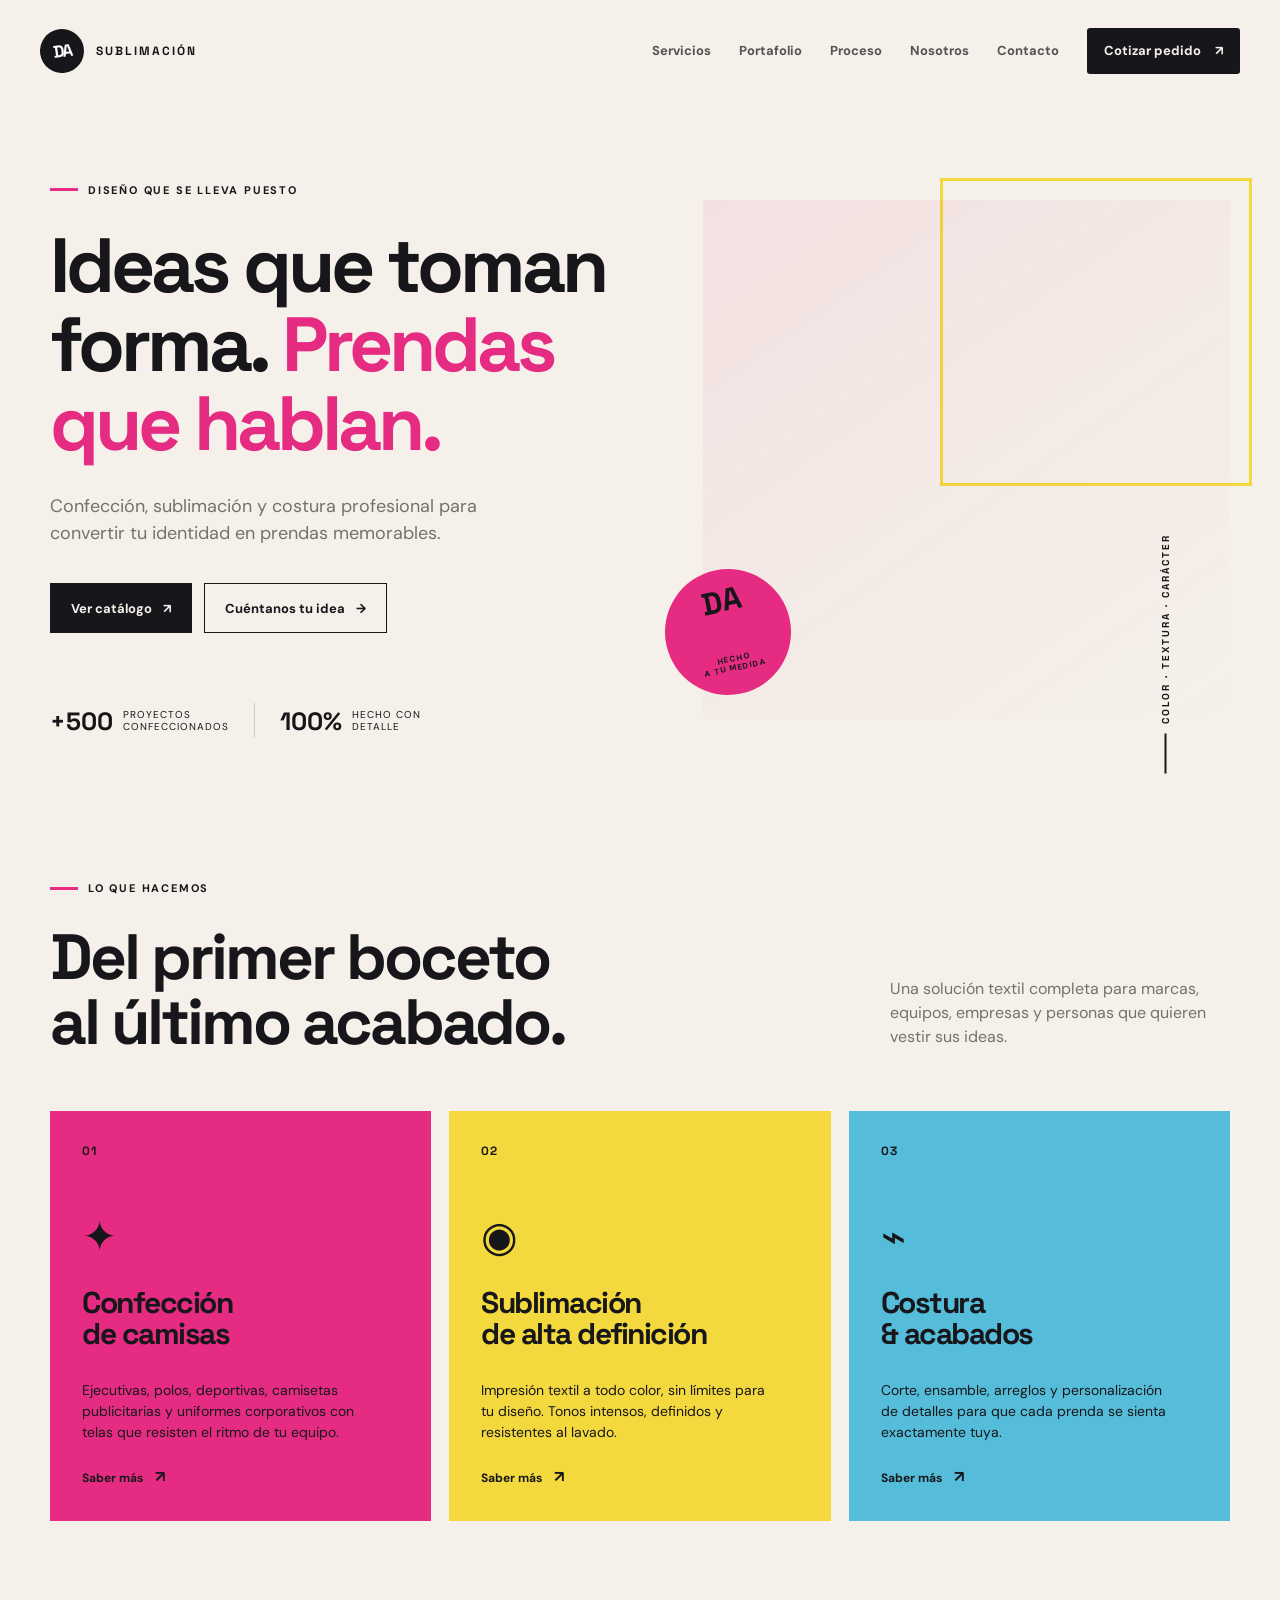
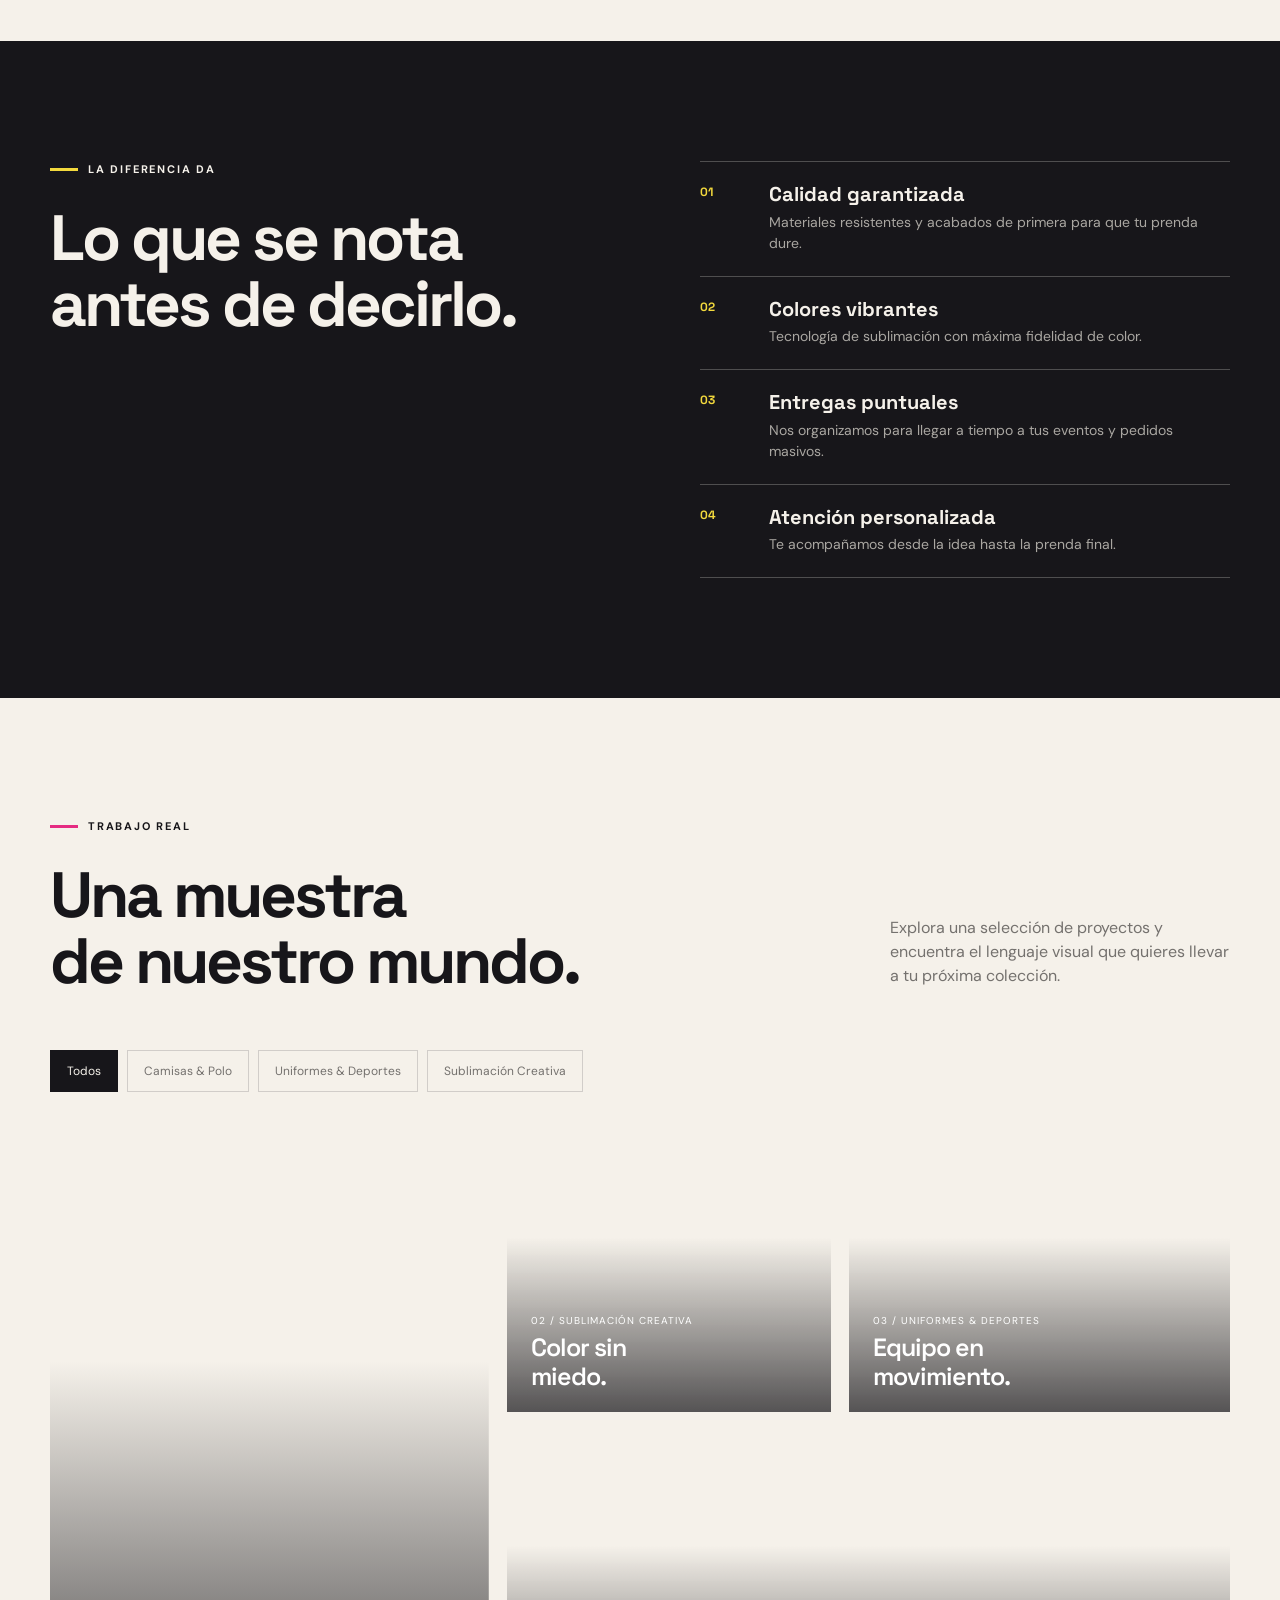
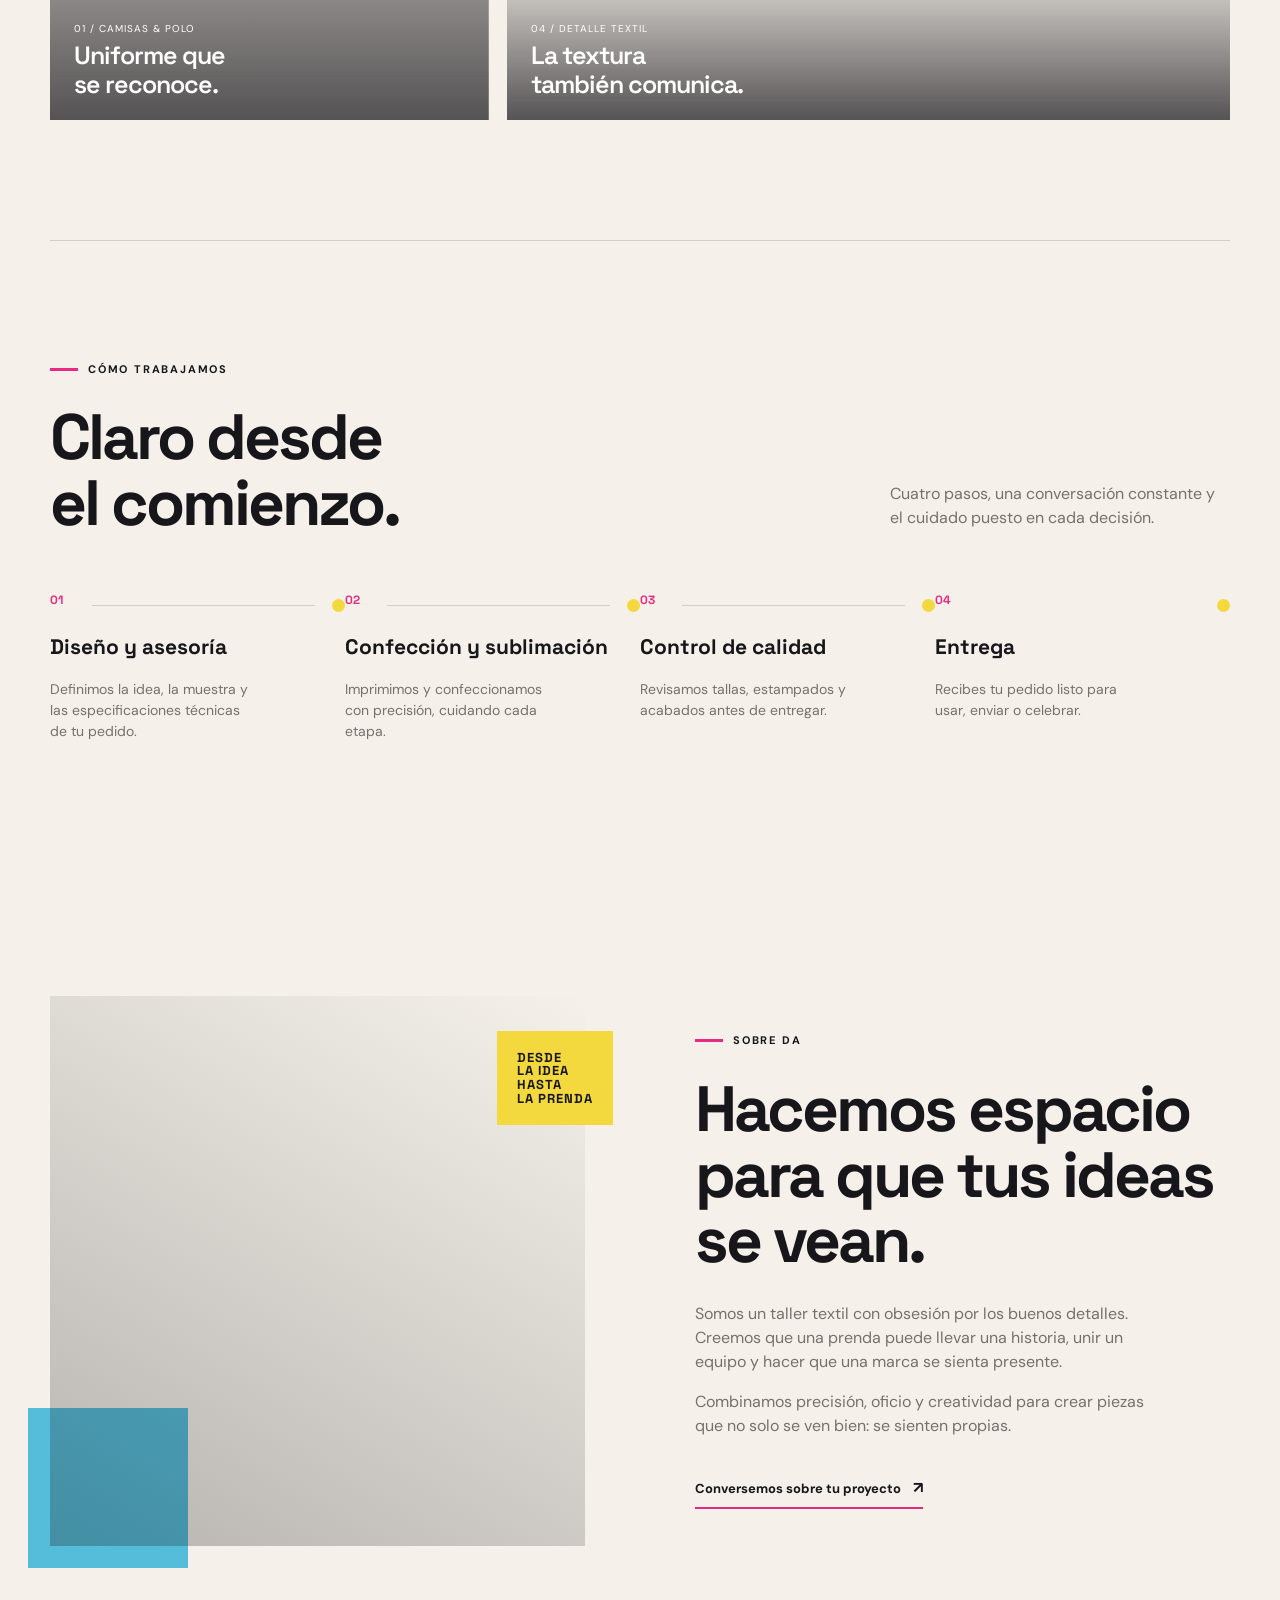
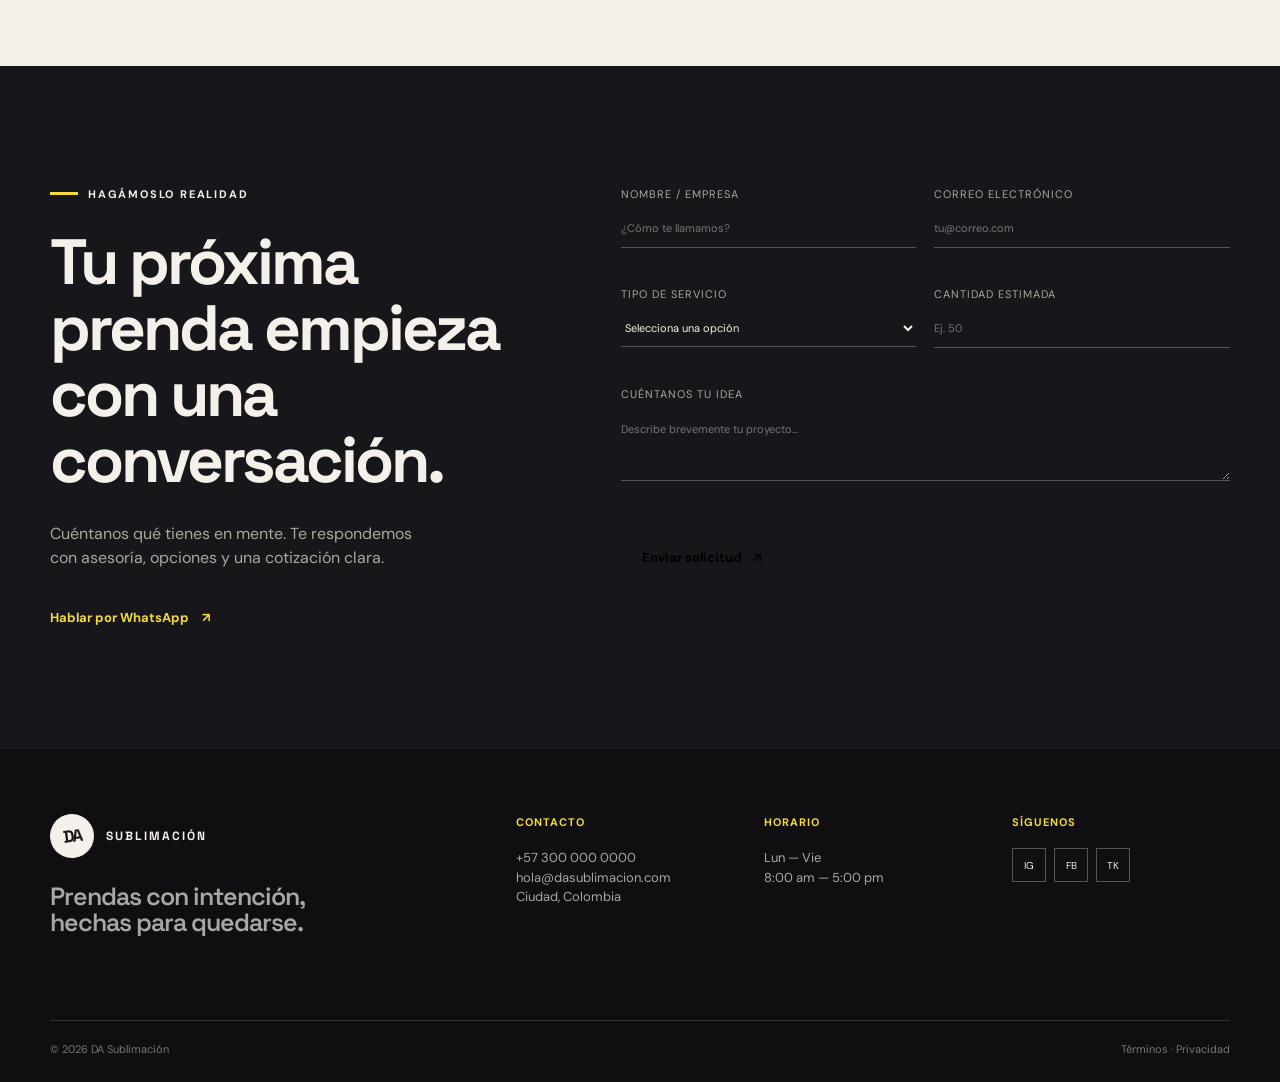
==== index.html @ 8c4693df "init" ====
<!doctype html>
<html lang="es">
<head>
  <meta charset="UTF-8">
  <meta name="viewport" content="width=device-width, initial-scale=1.0">
  <meta name="description" content="DA Sublimación: confección, sublimación y costura profesional para empresas, marcas y eventos.">
  <title>DA Sublimación | Prendas con intención</title>
  <link rel="preconnect" href="https://fonts.googleapis.com">
  <link rel="preconnect" href="https://fonts.gstatic.com" crossorigin>
  <link href="https://fonts.googleapis.com/css2?family=DM+Sans:wght@400;500;700&family=Space+Grotesk:wght@500;600;700&display=swap" rel="stylesheet">
  <link rel="stylesheet" href="css/styles.css">
</head>
<body>
  <header class="site-header" id="inicio">
    <a class="brand" href="#inicio" aria-label="DA Sublimación, inicio">
      <span class="brand-mark">DA</span>
      <span class="brand-name">SUBLIMACIÓN</span>
    </a>
    <button class="menu-toggle" type="button" aria-expanded="false" aria-controls="main-nav" aria-label="Abrir menú">
      <span></span><span></span>
    </button>
    <nav class="main-nav" id="main-nav" aria-label="Navegación principal">
      <a href="#servicios">Servicios</a>
      <a href="#portafolio">Portafolio</a>
      <a href="#proceso">Proceso</a>
      <a href="#nosotros">Nosotros</a>
      <a href="#contacto">Contacto</a>
      <a class="nav-cta" href="#contacto">Cotizar pedido <span aria-hidden="true">↗</span></a>
    </nav>
  </header>

  <main>
    <section class="hero section-shell">
      <div class="hero-copy">
        <p class="eyebrow"><span></span> Diseño que se lleva puesto</p>
        <h1>Ideas que toman forma.<em> Prendas que hablan.</em></h1>
        <p class="hero-lead">Confección, sublimación y costura profesional para convertir tu identidad en prendas memorables.</p>
        <div class="hero-actions">
          <a class="button button-dark" href="#portafolio">Ver catálogo <span aria-hidden="true">↗</span></a>
          <a class="button button-light" href="#contacto">Cuéntanos tu idea <span aria-hidden="true">→</span></a>
        </div>
        <div class="hero-proof"><strong>+500</strong><span>proyectos<br>confeccionados</span><i></i><strong>100%</strong><span>hecho con<br>detalle</span></div>
      </div>
      <div class="hero-visual">
        <div class="hero-image image-frame"></div>
        <div class="hero-note"><span class="note-line"></span><span>Color · textura · carácter</span></div>
        <div class="hero-sticker">DA<br><small>HECHO<br>A TU MEDIDA</small></div>
      </div>
    </section>

    <section class="services section-shell section-padding" id="servicios">
      <div class="section-heading">
        <div><p class="eyebrow"><span></span> Lo que hacemos</p><h2>Del primer boceto<br>al último acabado.</h2></div>
        <p>Una solución textil completa para marcas, equipos, empresas y personas que quieren vestir sus ideas.</p>
      </div>
      <div class="service-grid">
        <article class="service-card service-card-pink"><span class="card-number">01</span><div class="service-icon">✦</div><h3>Confección<br>de camisas</h3><p>Ejecutivas, polos, deportivas, camisetas publicitarias y uniformes corporativos con telas que resisten el ritmo de tu equipo.</p><a href="#contacto" aria-label="Solicitar confección de camisas">Saber más <span>↗</span></a></article>
        <article class="service-card service-card-yellow"><span class="card-number">02</span><div class="service-icon">◉</div><h3>Sublimación<br>de alta definición</h3><p>Impresión textil a todo color, sin límites para tu diseño. Tonos intensos, definidos y resistentes al lavado.</p><a href="#contacto" aria-label="Solicitar sublimación">Saber más <span>↗</span></a></article>
        <article class="service-card service-card-blue"><span class="card-number">03</span><div class="service-icon">⌁</div><h3>Costura<br>& acabados</h3><p>Corte, ensamble, arreglos y personalización de detalles para que cada prenda se sienta exactamente tuya.</p><a href="#contacto" aria-label="Solicitar servicios de costura">Saber más <span>↗</span></a></article>
      </div>
    </section>

    <section class="value-section section-padding">
      <div class="section-shell value-layout"><div><p class="eyebrow eyebrow-light"><span></span> La diferencia DA</p><h2>Lo que se nota<br>antes de decirlo.</h2></div><div class="value-list"><div class="value-item"><span>01</span><div><h3>Calidad garantizada</h3><p>Materiales resistentes y acabados de primera para que tu prenda dure.</p></div></div><div class="value-item"><span>02</span><div><h3>Colores vibrantes</h3><p>Tecnología de sublimación con máxima fidelidad de color.</p></div></div><div class="value-item"><span>03</span><div><h3>Entregas puntuales</h3><p>Nos organizamos para llegar a tiempo a tus eventos y pedidos masivos.</p></div></div><div class="value-item"><span>04</span><div><h3>Atención personalizada</h3><p>Te acompañamos desde la idea hasta la prenda final.</p></div></div></div></div>
    </section>

    <section class="portfolio section-shell section-padding" id="portafolio">
      <div class="section-heading"><div><p class="eyebrow"><span></span> Trabajo real</p><h2>Una muestra<br>de nuestro mundo.</h2></div><p>Explora una selección de proyectos y encuentra el lenguaje visual que quieres llevar a tu próxima colección.</p></div>
      <div class="filter-bar" role="group" aria-label="Filtrar portafolio"><button class="filter-button active" data-filter="all">Todos</button><button class="filter-button" data-filter="shirts">Camisas & Polo</button><button class="filter-button" data-filter="sports">Uniformes & Deportes</button><button class="filter-button" data-filter="creative">Sublimación Creativa</button></div>
      <div class="portfolio-grid"><article class="portfolio-item tall" data-category="shirts"><div class="portfolio-image portfolio-one"></div><div class="portfolio-caption"><span>01 / Camisas & polo</span><strong>Uniforme que<br>se reconoce.</strong></div></article><article class="portfolio-item" data-category="creative"><div class="portfolio-image portfolio-two"></div><div class="portfolio-caption"><span>02 / Sublimación creativa</span><strong>Color sin<br>miedo.</strong></div></article><article class="portfolio-item" data-category="sports"><div class="portfolio-image portfolio-three"></div><div class="portfolio-caption"><span>03 / Uniformes & deportes</span><strong>Equipo en<br>movimiento.</strong></div></article><article class="portfolio-item wide" data-category="creative"><div class="portfolio-image portfolio-four"></div><div class="portfolio-caption"><span>04 / Detalle textil</span><strong>La textura<br>también comunica.</strong></div></article></div>
    </section>

    <section class="process section-shell section-padding" id="proceso"><div class="section-heading"><div><p class="eyebrow"><span></span> Cómo trabajamos</p><h2>Claro desde<br>el comienzo.</h2></div><p>Cuatro pasos, una conversación constante y el cuidado puesto en cada decisión.</p></div><div class="process-grid"><div class="process-step"><span>01</span><div class="process-dot"></div><h3>Diseño y asesoría</h3><p>Definimos la idea, la muestra y las especificaciones técnicas de tu pedido.</p></div><div class="process-step"><span>02</span><div class="process-dot"></div><h3>Confección y sublimación</h3><p>Imprimimos y confeccionamos con precisión, cuidando cada etapa.</p></div><div class="process-step"><span>03</span><div class="process-dot"></div><h3>Control de calidad</h3><p>Revisamos tallas, estampados y acabados antes de entregar.</p></div><div class="process-step"><span>04</span><div class="process-dot"></div><h3>Entrega</h3><p>Recibes tu pedido listo para usar, enviar o celebrar.</p></div></div></section>

    <section class="about section-shell section-padding" id="nosotros"><div class="about-visual image-frame"><div class="about-label">DESDE<br>LA IDEA<br>HASTA<br>LA PRENDA</div></div><div class="about-copy"><p class="eyebrow"><span></span> Sobre DA</p><h2>Hacemos espacio para que tus ideas se vean.</h2><p>Somos un taller textil con obsesión por los buenos detalles. Creemos que una prenda puede llevar una historia, unir un equipo y hacer que una marca se sienta presente.</p><p>Combinamos precisión, oficio y creatividad para crear piezas que no solo se ven bien: se sienten propias.</p><a class="text-link" href="#contacto">Conversemos sobre tu proyecto <span>↗</span></a></div></section>

    <section class="contact section-padding" id="contacto"><div class="section-shell contact-layout"><div class="contact-intro"><p class="eyebrow eyebrow-light"><span></span> Hagámoslo realidad</p><h2>Tu próxima prenda empieza con una conversación.</h2><p>Cuéntanos qué tienes en mente. Te respondemos con asesoría, opciones y una cotización clara.</p><a class="whatsapp-link" href="https://wa.me/573000000000?text=Hola%2C%20quiero%20solicitar%20una%20cotizaci%C3%B3n%20con%20DA%20Sublimaci%C3%B3n" target="_blank" rel="noreferrer">Hablar por WhatsApp <span>↗</span></a></div><form class="quote-form"><label>Nombre / empresa<input type="text" name="name" placeholder="¿Cómo te llamamos?" required></label><label>Correo electrónico<input type="email" name="email" placeholder="tu@correo.com" required></label><label>Tipo de servicio<select name="service" required><option value="">Selecciona una opción</option><option>Confección de camisas</option><option>Sublimación</option><option>Costura y acabados</option></select></label><label>Cantidad estimada<input type="number" name="quantity" min="1" placeholder="Ej. 50"></label><label class="full-field">Cuéntanos tu idea<textarea name="message" rows="3" placeholder="Describe brevemente tu proyecto..."></textarea></label><button class="button button-light form-button" type="submit">Enviar solicitud <span>↗</span></button><p class="form-status" role="status"></p></form></div></section>
  </main>

  <footer class="site-footer"><div class="section-shell footer-grid"><div><a class="brand brand-footer" href="#inicio"><span class="brand-mark">DA</span><span class="brand-name">SUBLIMACIÓN</span></a><p class="footer-note">Prendas con intención,<br>hechas para quedarse.</p></div><div><p class="footer-label">Contacto</p><p>+57 300 000 0000<br>hola@dasublimacion.com<br>Ciudad, Colombia</p></div><div><p class="footer-label">Horario</p><p>Lun — Vie<br>8:00 am — 5:00 pm</p></div><div><p class="footer-label">Síguenos</p><div class="socials"><a href="#" aria-label="Instagram">IG</a><a href="#" aria-label="Facebook">FB</a><a href="#" aria-label="TikTok">TK</a></div></div></div><div class="section-shell footer-bottom"><span>© 2026 DA Sublimación</span><span><a href="#">Términos</a> · <a href="#">Privacidad</a></span></div></footer>
  <script src="js/script.js"></script>
</body>
</html>
---- css/styles.css ----
:root{--ink:#17161a;--paper:#f5f1ea;--pink:#e52c82;--yellow:#f3d93d;--blue:#55bdd9;--muted:#74716e;--line:rgba(23,22,26,.16);--display:'Space Grotesk',sans-serif;--body:'DM Sans',sans-serif}*{box-sizing:border-box}html{scroll-behavior:smooth}body{margin:0;background:var(--paper);color:var(--ink);font-family:var(--body);font-size:16px;line-height:1.5}a{color:inherit;text-decoration:none}button,input,select,textarea{font:inherit}button{cursor:pointer}.section-shell{width:min(1180px,calc(100% - 80px));margin:0 auto}.section-padding{padding:120px 0}.site-header{position:absolute;z-index:5;top:0;left:0;right:0;width:min(1320px,calc(100% - 80px));margin:auto;padding:28px 0;display:flex;align-items:center;justify-content:space-between}.brand{display:flex;align-items:center;gap:12px}.brand-mark{display:grid;place-items:center;width:44px;height:44px;background:var(--ink);color:white;border-radius:50%;font:700 17px var(--display);letter-spacing:-2px;transform:rotate(-8deg)}.brand-name{font:700 12px var(--display);letter-spacing:2px}.main-nav{display:flex;align-items:center;gap:28px;font-size:13px;font-weight:700}.main-nav a:not(.nav-cta){opacity:.72}.main-nav a:hover{opacity:1}.nav-cta{background:var(--ink);color:var(--paper);padding:13px 17px;border-radius:3px}.nav-cta span,.button span{margin-left:11px}.menu-toggle{display:none;background:none;border:0}.hero{min-height:760px;padding-top:160px;display:grid;grid-template-columns:1fr .92fr;gap:80px;align-items:center}.eyebrow{display:flex;align-items:center;gap:10px;margin:0 0 28px;font-size:11px;font-weight:700;letter-spacing:1.8px;text-transform:uppercase}.eyebrow>span{display:inline-block;width:28px;height:3px;background:var(--pink)}h1,h2,h3,p{margin-top:0}h1,h2,h3{font-family:var(--display);line-height:1.03}h1{max-width:670px;margin-bottom:30px;font-size:clamp(53px,6vw,87px);letter-spacing:-4px}h1 em{color:var(--pink);font-style:normal}.hero-lead{max-width:450px;color:var(--muted);font-size:18px}.hero-actions{display:flex;gap:12px;margin-top:36px}.button{display:inline-flex;align-items:center;justify-content:center;min-height:50px;padding:0 20px;border:1px solid var(--ink);font-size:13px;font-weight:700;transition:.2s ease}.button:hover{transform:translateY(-3px)}.button-dark{background:var(--ink);color:var(--paper)}.button-light{background:transparent}.hero-proof{display:flex;align-items:center;gap:10px;margin-top:70px}.hero-proof strong{font:700 25px var(--display)}.hero-proof span{font-size:10px;line-height:1.2;text-transform:uppercase;letter-spacing:1px}.hero-proof i{width:1px;height:35px;background:var(--line);margin:0 15px}.hero-visual{position:relative;height:520px}.image-frame{background-position:center;background-size:cover}.hero-image{height:100%;background-image:linear-gradient(145deg,rgba(229,44,130,.08),transparent),url('https://images.unsplash.com/photo-1521572163474-6864f9cf17ab?auto=format&fit=crop&w=1000&q=85');filter:saturate(.9)}.hero-visual:before{content:'';position:absolute;z-index:-1;top:-22px;right:-22px;width:58%;height:58%;border:3px solid var(--yellow)}.hero-note{position:absolute;right:-55px;bottom:60px;display:flex;align-items:center;gap:10px;transform:rotate(-90deg);font:700 10px var(--display);text-transform:uppercase;letter-spacing:2px}.note-line{width:40px;height:2px;background:var(--ink)}.hero-sticker{position:absolute;left:-38px;bottom:25px;display:grid;place-items:center;width:126px;height:126px;background:var(--pink);color:var(--ink);border-radius:50%;text-align:center;font:700 31px/0.7 var(--display);transform:rotate(-12deg)}.hero-sticker small{font:700 8px/1.15 var(--body);letter-spacing:1px}.section-heading{display:flex;justify-content:space-between;align-items:end;gap:50px;margin-bottom:55px}.section-heading>p{max-width:340px;margin-bottom:7px;color:var(--muted)}h2{font-size:clamp(41px,5vw,64px);letter-spacing:-3px;margin-bottom:0}.service-grid{display:grid;grid-template-columns:repeat(3,1fr);gap:18px}.service-card{position:relative;min-height:385px;padding:32px;display:flex;flex-direction:column}.service-card-pink{background:var(--pink)}.service-card-yellow{background:var(--yellow)}.service-card-blue{background:var(--blue)}.card-number{font:700 12px var(--display);letter-spacing:1px}.service-icon{margin:46px 0 20px;font-size:42px}.service-card h3{font-size:30px;letter-spacing:-1.5px}.service-card p{max-width:300px;margin-bottom:22px;font-size:14px}.service-card a{margin-top:auto;font-size:12px;font-weight:700}.service-card a span,.text-link span{margin-left:9px;font-size:16px}.value-section,.contact{background:var(--ink);color:var(--paper)}.value-layout{display:grid;grid-template-columns:1fr 1fr;gap:120px}.eyebrow-light{color:var(--paper)}.eyebrow-light>span{background:var(--yellow)}.value-list{border-top:1px solid rgba(245,241,234,.25)}.value-item{display:grid;grid-template-columns:52px 1fr;gap:17px;padding:22px 0;border-bottom:1px solid rgba(245,241,234,.25)}.value-item>span{color:var(--yellow);font:700 12px var(--display)}.value-item h3{margin-bottom:7px;font-size:20px}.value-item p{margin:0;color:#aaa7a2;font-size:14px}.filter-bar{display:flex;gap:9px;flex-wrap:wrap;margin-bottom:30px}.filter-button{padding:11px 16px;border:1px solid var(--line);background:none;color:var(--muted);font-size:12px}.filter-button.active,.filter-button:hover{background:var(--ink);color:var(--paper);border-color:var(--ink)}.portfolio-grid{display:grid;grid-template-columns:1.15fr .85fr 1fr;grid-auto-rows:290px;gap:18px}.portfolio-item{position:relative;overflow:hidden;min-height:0}.portfolio-item.tall{grid-row:span 2}.portfolio-item.wide{grid-column:span 2}.portfolio-image{height:100%;background-position:center;background-size:cover;transition:transform .5s}.portfolio-item:hover .portfolio-image{transform:scale(1.04)}.portfolio-one{background-image:linear-gradient(0deg,rgba(23,22,26,.72),transparent 60%),url('https://images.unsplash.com/photo-1551488831-00ddcb6c6bd3?auto=format&fit=crop&w=900&q=85')}.portfolio-two{background-image:linear-gradient(0deg,rgba(23,22,26,.72),transparent 60%),url('https://images.unsplash.com/photo-1523398002811-999ca8dec234?auto=format&fit=crop&w=900&q=85')}.portfolio-three{background-image:linear-gradient(0deg,rgba(23,22,26,.72),transparent 60%),url('https://images.unsplash.com/photo-1517466787929-bc90951d0974?auto=format&fit=crop&w=900&q=85')}.portfolio-four{background-image:linear-gradient(0deg,rgba(23,22,26,.72),transparent 60%),url('https://images.unsplash.com/photo-1539109136881-3be0616acf4b?auto=format&fit=crop&w=1100&q=85')}.portfolio-caption{position:absolute;right:24px;bottom:20px;left:24px;color:white}.portfolio-caption span{display:block;margin-bottom:6px;font-size:10px;letter-spacing:1px;text-transform:uppercase}.portfolio-caption strong{font:600 25px/1.05 var(--display);letter-spacing:-1px}.process{border-top:1px solid var(--line)}.process-grid{display:grid;grid-template-columns:repeat(4,1fr);gap:0}.process-step{position:relative;padding:0 24px 0 0}.process-step:not(:last-child):after{content:'';position:absolute;top:13px;right:30px;width:calc(100% - 72px);height:1px;background:var(--line)}.process-step>span{display:block;margin-bottom:28px;color:var(--pink);font:700 12px var(--display)}.process-dot{position:absolute;top:7px;right:0;width:13px;height:13px;background:var(--yellow);border-radius:50%}.process-step h3{font-size:21px}.process-step p{max-width:210px;color:var(--muted);font-size:14px}.about{display:grid;grid-template-columns:1fr 1fr;gap:110px;align-items:center}.about-visual{height:550px;position:relative;background-image:linear-gradient(30deg,rgba(23,22,26,.28),transparent),url('https://images.unsplash.com/photo-1558618666-fcd25c85cd64?auto=format&fit=crop&w=900&q=85')}.about-visual:after{content:'';position:absolute;left:-22px;bottom:-22px;width:160px;height:160px;background:var(--blue);z-index:-1}.about-label{position:absolute;right:-28px;top:35px;padding:20px;background:var(--yellow);font:700 13px/1.05 var(--display);letter-spacing:1px}.about-copy h2{margin-bottom:28px}.about-copy>p:not(.eyebrow){color:var(--muted);max-width:460px}.text-link{display:inline-block;margin-top:22px;border-bottom:2px solid var(--pink);padding-bottom:7px;font-size:13px;font-weight:700}.contact-layout{display:grid;grid-template-columns:.85fr 1.15fr;gap:120px}.contact-intro h2{margin-bottom:28px}.contact-intro>p:not(.eyebrow){max-width:390px;color:#aaa7a2}.whatsapp-link{display:inline-block;margin-top:22px;color:var(--yellow);font-size:13px;font-weight:700}.whatsapp-link span{margin-left:10px}.quote-form{display:grid;grid-template-columns:1fr 1fr;gap:22px 18px}.quote-form label{display:flex;flex-direction:column;gap:8px;color:#aaa7a2;font-size:11px;letter-spacing:1px;text-transform:uppercase}.quote-form input,.quote-form select,.quote-form textarea{width:100%;border:0;border-bottom:1px solid #555;background:transparent;color:var(--paper);padding:10px 0;outline:none;border-radius:0}.quote-form input:focus,.quote-form select:focus,.quote-form textarea:focus{border-color:var(--yellow)}.quote-form select option{color:var(--ink)}.quote-form textarea{resize:vertical}.full-field,.form-button,.form-status{grid-column:1/-1}.form-button{justify-self:start;margin-top:5px}.form-status{margin:0;color:var(--yellow);font-size:13px}.site-footer{padding:65px 0 24px;background:#0f0f11;color:var(--paper)}.footer-grid{display:grid;grid-template-columns:2fr 1fr 1fr 1fr;gap:30px;padding-bottom:60px}.brand-footer .brand-mark{background:var(--paper);color:var(--ink)}.footer-note{margin-top:25px;color:#aaa7a2;font:600 25px/1.05 var(--display);letter-spacing:-1px}.footer-label{margin-bottom:18px;color:var(--yellow);font-size:11px;font-weight:700;letter-spacing:1px;text-transform:uppercase}.footer-grid p:not(.footer-label):not(.footer-note){color:#aaa7a2;font-size:13px}.socials{display:flex;gap:8px}.socials a{display:grid;place-items:center;width:34px;height:34px;border:1px solid #555;font-size:10px}.footer-bottom{display:flex;justify-content:space-between;padding-top:20px;border-top:1px solid #333;color:#777;font-size:11px}.footer-bottom a:hover{color:var(--paper)}@media(max-width:850px){.section-shell{width:min(100% - 40px,600px)}.site-header{width:calc(100% - 40px)}.menu-toggle{display:flex;flex-direction:column;gap:5px;padding:10px}.menu-toggle span{display:block;width:25px;height:2px;background:var(--ink)}.main-nav{display:none;position:absolute;top:80px;right:0;left:0;padding:24px;background:var(--paper);box-shadow:0 15px 25px rgba(0,0,0,.1);flex-direction:column;align-items:stretch;gap:18px}.main-nav.open{display:flex}.nav-cta{text-align:center}.hero{min-height:auto;padding-top:140px;padding-bottom:85px;grid-template-columns:1fr;gap:70px}.hero-visual{height:440px}.hero-note{right:-48px}.section-padding{padding:80px 0}.section-heading{display:block;margin-bottom:35px}.section-heading>p{margin-top:20px}.service-grid,.value-layout,.about,.contact-layout{grid-template-columns:1fr;gap:45px}.service-card{min-height:330px}.value-layout{gap:50px}.portfolio-grid{grid-template-columns:1fr 1fr;grid-auto-rows:250px}.portfolio-item.tall{grid-row:span 1}.portfolio-item.wide{grid-column:span 2}.process-grid{grid-template-columns:1fr 1fr;gap:35px 20px}.process-step:not(:last-child):after{display:none}.process-dot{display:none}.about-visual{height:430px}.contact-layout{gap:50px}.footer-grid{grid-template-columns:1fr 1fr;gap:40px}.footer-grid>div:first-child{grid-column:1/-1}.hero-proof{margin-top:50px}}@media(max-width:500px){h1{font-size:51px;letter-spacing:-3px}.hero-visual{height:360px}.hero-sticker{left:-15px;width:100px;height:100px;font-size:25px}.hero-note{right:-60px;font-size:8px}.hero-actions{flex-direction:column;align-items:stretch}.hero-proof{gap:7px}.hero-proof i{margin:0 8px}.portfolio-grid{display:block}.portfolio-item{height:270px;margin-bottom:16px}.portfolio-item.tall{height:360px}.process-grid{display:block}.process-step{padding:0 0 30px 0}.about-label{right:-10px}.quote-form{display:block}.quote-form label{margin-bottom:22px}.form-button{width:100%}.footer-grid{grid-template-columns:1fr}.footer-grid>div:first-child{grid-column:auto}.footer-bottom{display:block}.footer-bottom span{display:block;margin-top:8px}}
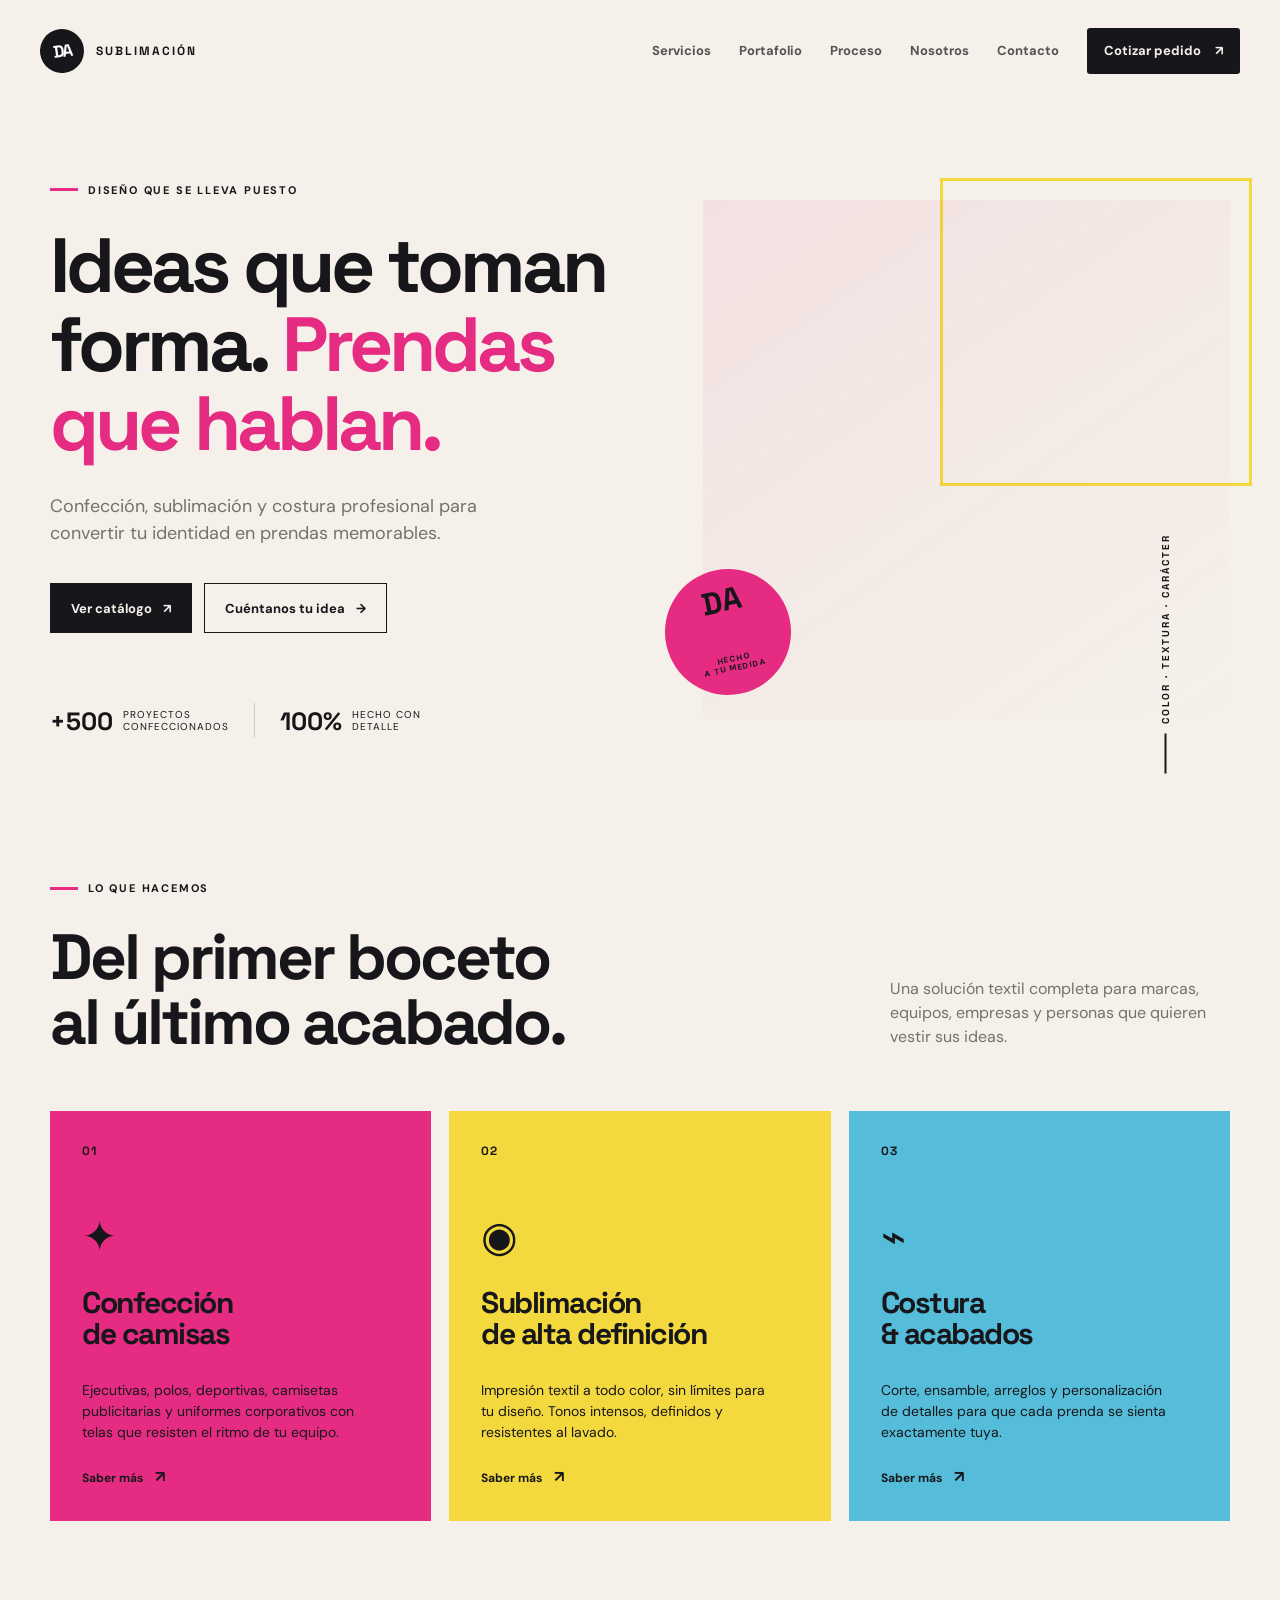
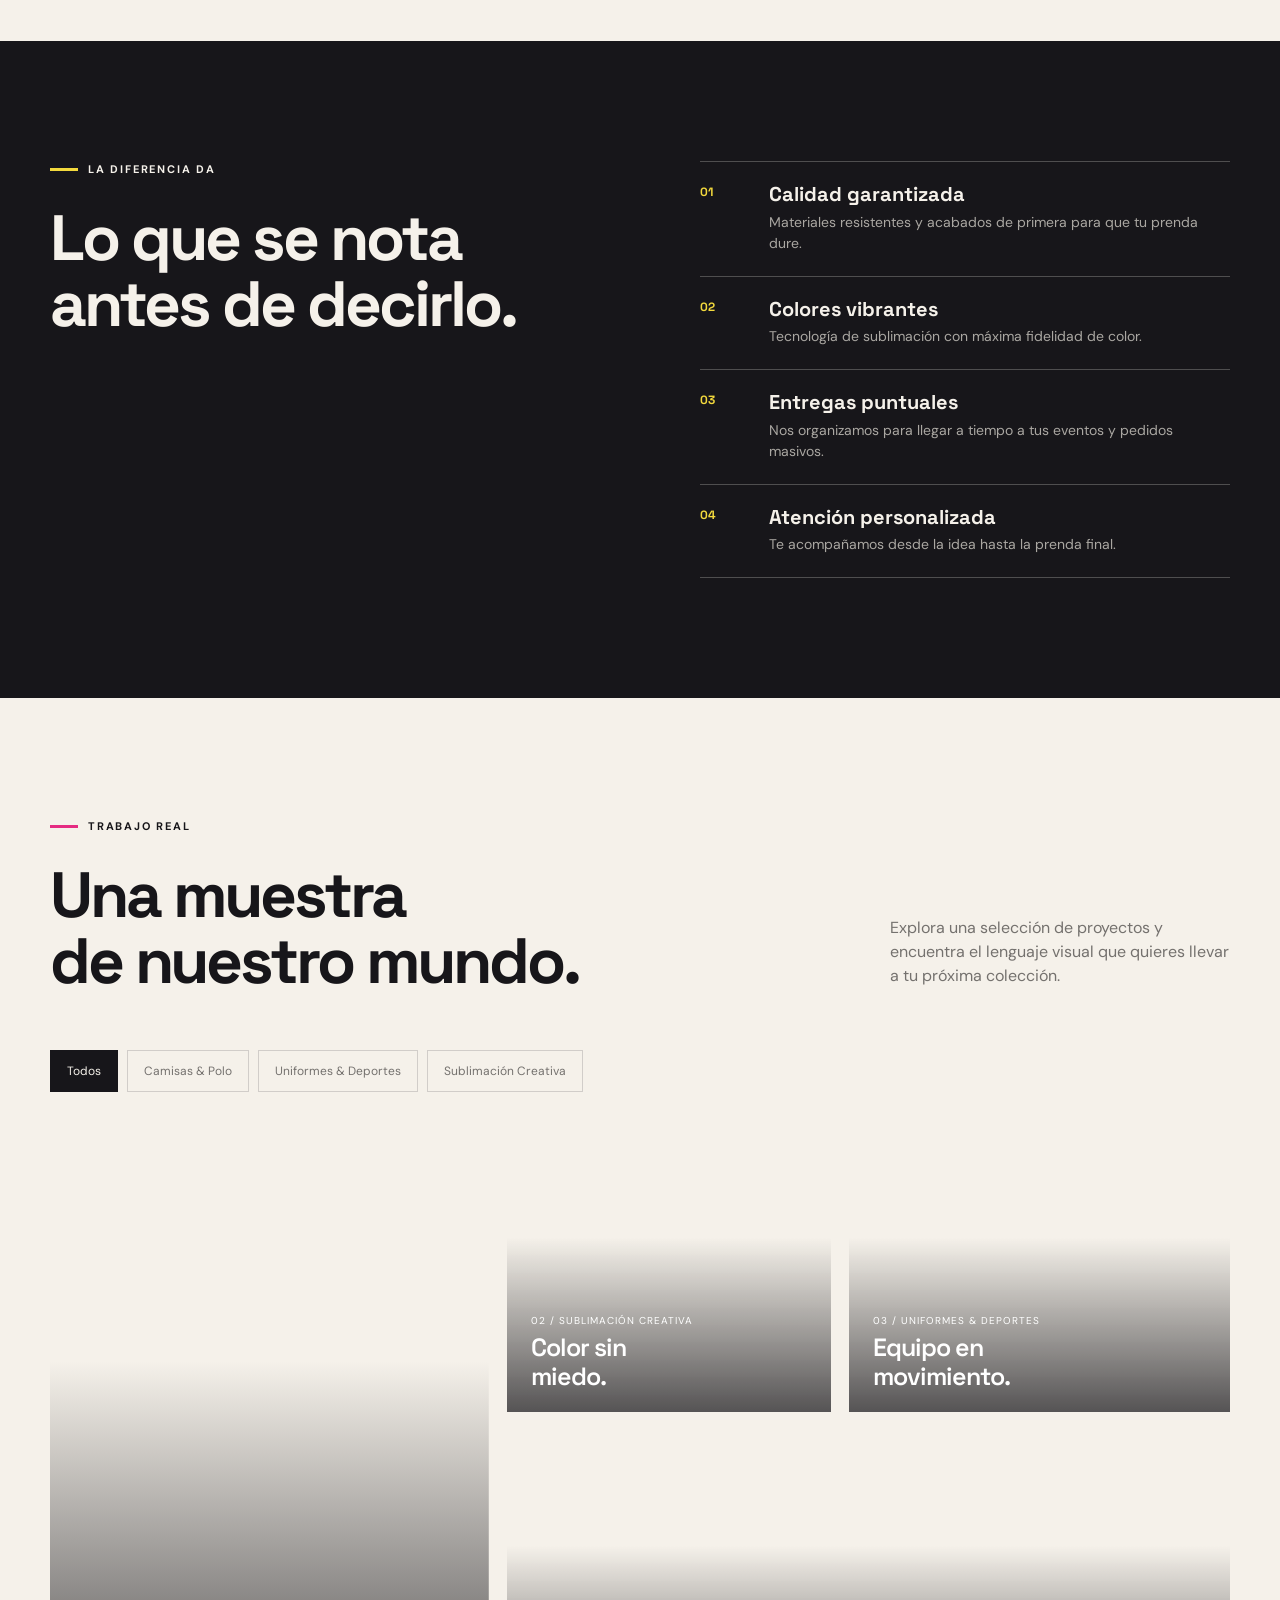
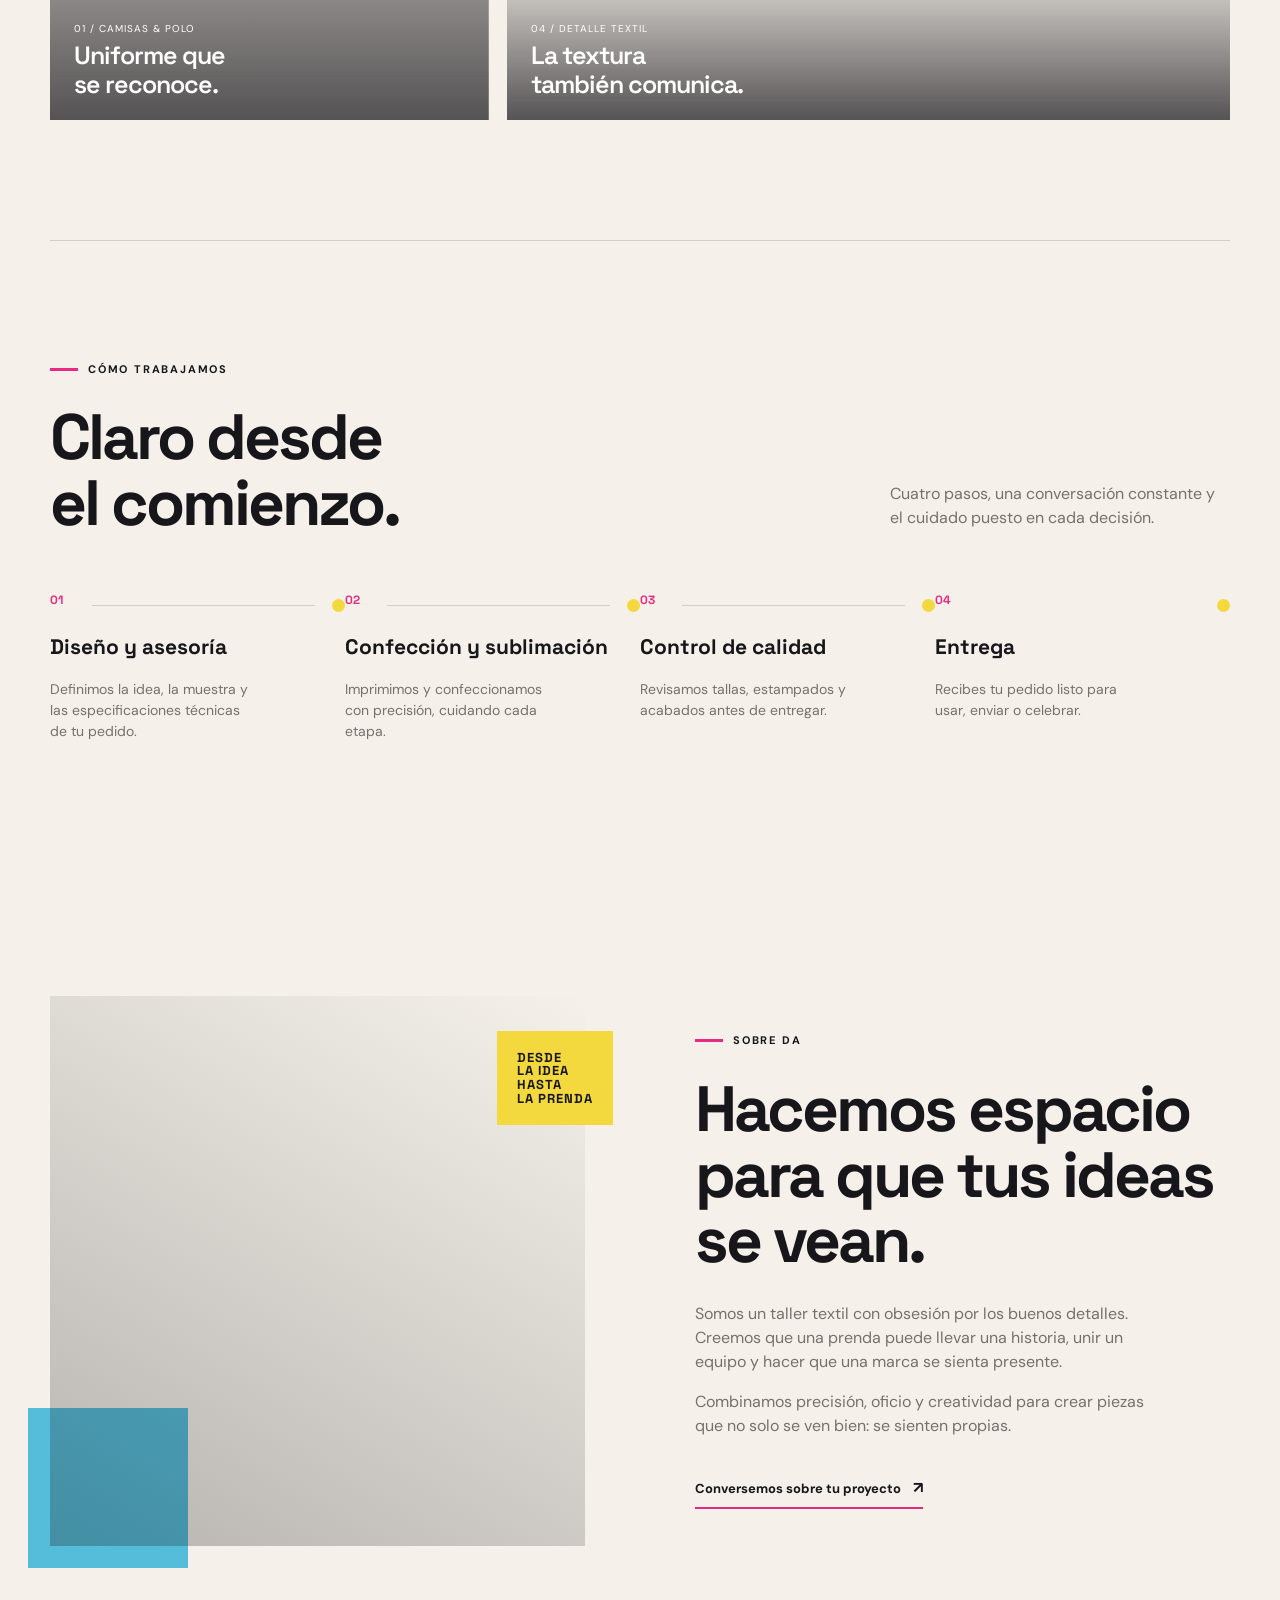
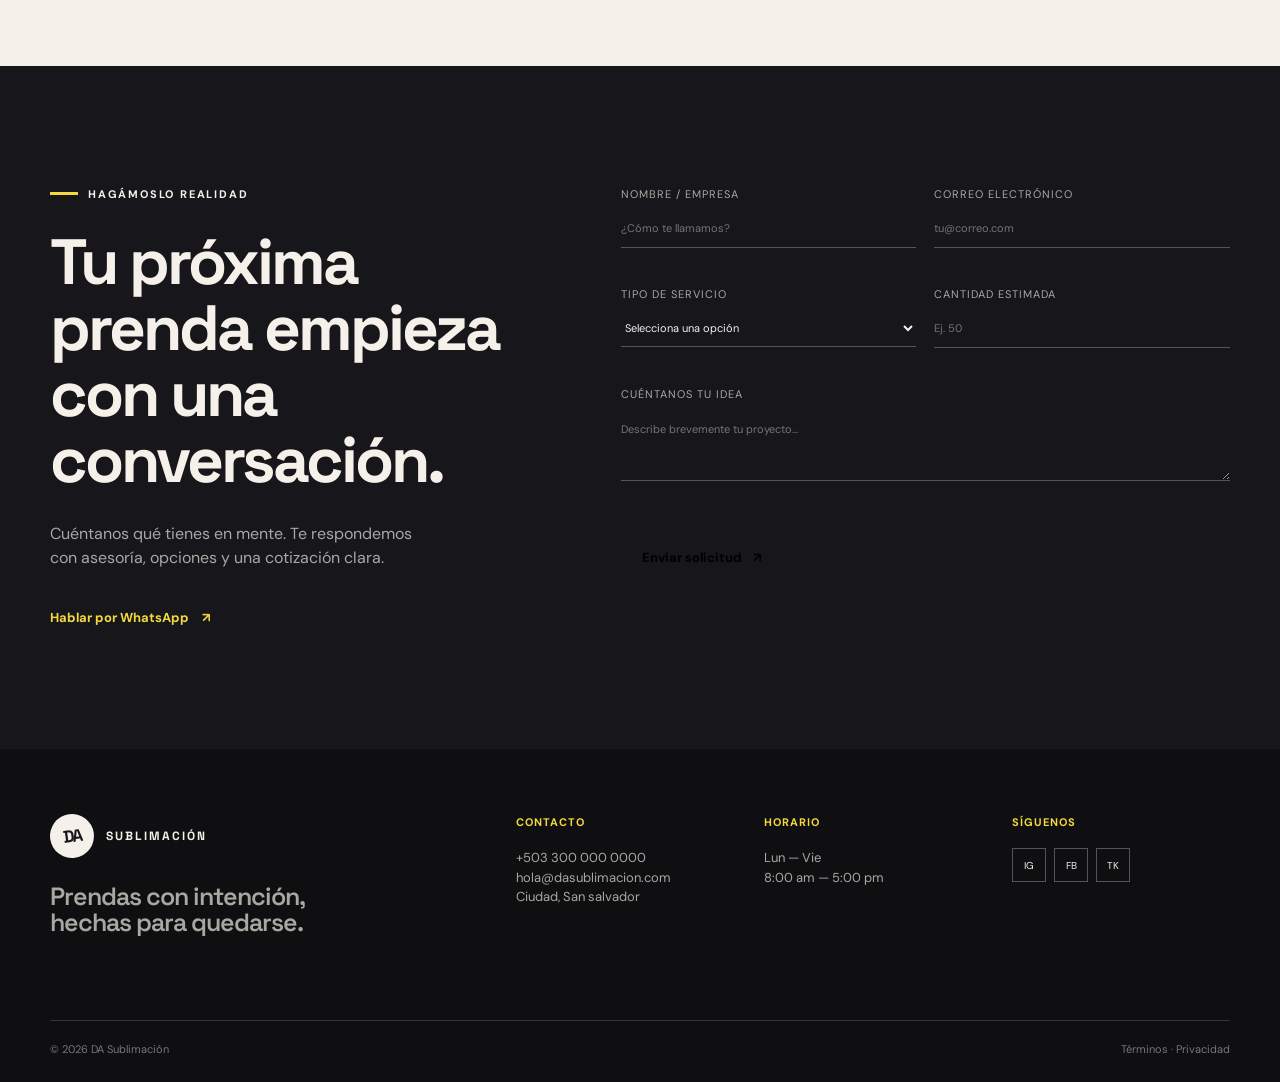
==== commit 961314fe: "refactor: enhance HTML structure and formatting for improved readability" ====
--- a/index.html
+++ b/index.html
@@ -1,83 +1,268 @@
 <!doctype html>
 <html lang="es">
+
 <head>
-  <meta charset="UTF-8">
-  <meta name="viewport" content="width=device-width, initial-scale=1.0">
-  <meta name="description" content="DA Sublimación: confección, sublimación y costura profesional para empresas, marcas y eventos.">
-  <title>DA Sublimación | Prendas con intención</title>
-  <link rel="preconnect" href="https://fonts.googleapis.com">
-  <link rel="preconnect" href="https://fonts.gstatic.com" crossorigin>
-  <link href="https://fonts.googleapis.com/css2?family=DM+Sans:wght@400;500;700&family=Space+Grotesk:wght@500;600;700&display=swap" rel="stylesheet">
-  <link rel="stylesheet" href="css/styles.css">
+    <meta charset="UTF-8">
+    <meta name="viewport" content="width=device-width, initial-scale=1.0">
+    <meta name="description"
+        content="DA Sublimación: confección, sublimación y costura profesional para empresas, marcas y eventos.">
+    <title>DA Sublimación | Prendas con intención</title>
+    <link rel="preconnect" href="https://fonts.googleapis.com">
+    <link rel="preconnect" href="https://fonts.gstatic.com" crossorigin>
+    <link
+        href="https://fonts.googleapis.com/css2?family=DM+Sans:wght@400;500;700&family=Space+Grotesk:wght@500;600;700&display=swap"
+        rel="stylesheet">
+    <link rel="stylesheet" href="css/styles.css">
 </head>
+
 <body>
-  <header class="site-header" id="inicio">
-    <a class="brand" href="#inicio" aria-label="DA Sublimación, inicio">
-      <span class="brand-mark">DA</span>
-      <span class="brand-name">SUBLIMACIÓN</span>
-    </a>
-    <button class="menu-toggle" type="button" aria-expanded="false" aria-controls="main-nav" aria-label="Abrir menú">
-      <span></span><span></span>
-    </button>
-    <nav class="main-nav" id="main-nav" aria-label="Navegación principal">
-      <a href="#servicios">Servicios</a>
-      <a href="#portafolio">Portafolio</a>
-      <a href="#proceso">Proceso</a>
-      <a href="#nosotros">Nosotros</a>
-      <a href="#contacto">Contacto</a>
-      <a class="nav-cta" href="#contacto">Cotizar pedido <span aria-hidden="true">↗</span></a>
-    </nav>
-  </header>
-
-  <main>
-    <section class="hero section-shell">
-      <div class="hero-copy">
-        <p class="eyebrow"><span></span> Diseño que se lleva puesto</p>
-        <h1>Ideas que toman forma.<em> Prendas que hablan.</em></h1>
-        <p class="hero-lead">Confección, sublimación y costura profesional para convertir tu identidad en prendas memorables.</p>
-        <div class="hero-actions">
-          <a class="button button-dark" href="#portafolio">Ver catálogo <span aria-hidden="true">↗</span></a>
-          <a class="button button-light" href="#contacto">Cuéntanos tu idea <span aria-hidden="true">→</span></a>
+    <header class="site-header" id="inicio">
+        <a class="brand" href="#inicio" aria-label="DA Sublimación, inicio">
+            <span class="brand-mark">DA</span>
+            <span class="brand-name">SUBLIMACIÓN</span>
+        </a>
+        <button class="menu-toggle" type="button" aria-expanded="false" aria-controls="main-nav"
+            aria-label="Abrir menú">
+            <span></span><span></span>
+        </button>
+        <nav class="main-nav" id="main-nav" aria-label="Navegación principal">
+            <a href="#servicios">Servicios</a>
+            <a href="#portafolio">Portafolio</a>
+            <a href="#proceso">Proceso</a>
+            <a href="#nosotros">Nosotros</a>
+            <a href="#contacto">Contacto</a>
+            <a class="nav-cta" href="#contacto">Cotizar pedido <span aria-hidden="true">↗</span></a>
+        </nav>
+    </header>
+
+    <main>
+        <section class="hero section-shell">
+            <div class="hero-copy">
+                <p class="eyebrow"><span></span> Diseño que se lleva puesto</p>
+                <h1>Ideas que toman forma.<em> Prendas que hablan.</em></h1>
+                <p class="hero-lead">Confección, sublimación y costura profesional para convertir tu identidad en
+                    prendas memorables.</p>
+                <div class="hero-actions">
+                    <a class="button button-dark" href="#portafolio">Ver catálogo <span aria-hidden="true">↗</span></a>
+                    <a class="button button-light" href="#contacto">Cuéntanos tu idea <span
+                            aria-hidden="true">→</span></a>
+                </div>
+                <div class="hero-proof">
+                    <strong>+500</strong><span>proyectos<br>confeccionados</span><i></i><strong>100%</strong><span>hecho
+                        con<br>detalle</span></div>
+            </div>
+            <div class="hero-visual">
+                <div class="hero-image image-frame"></div>
+                <div class="hero-note"><span class="note-line"></span><span>Color · textura · carácter</span></div>
+                <div class="hero-sticker">DA<br><small>HECHO<br>A TU MEDIDA</small></div>
+            </div>
+        </section>
+
+        <section class="services section-shell section-padding" id="servicios">
+            <div class="section-heading">
+                <div>
+                    <p class="eyebrow"><span></span> Lo que hacemos</p>
+                    <h2>Del primer boceto<br>al último acabado.</h2>
+                </div>
+                <p>Una solución textil completa para marcas, equipos, empresas y personas que quieren vestir sus ideas.
+                </p>
+            </div>
+            <div class="service-grid">
+                <article class="service-card service-card-pink"><span class="card-number">01</span>
+                    <div class="service-icon">✦</div>
+                    <h3>Confección<br>de camisas</h3>
+                    <p>Ejecutivas, polos, deportivas, camisetas publicitarias y uniformes corporativos con telas que
+                        resisten el ritmo de tu equipo.</p><a href="#contacto"
+                        aria-label="Solicitar confección de camisas">Saber más <span>↗</span></a>
+                </article>
+                <article class="service-card service-card-yellow"><span class="card-number">02</span>
+                    <div class="service-icon">◉</div>
+                    <h3>Sublimación<br>de alta definición</h3>
+                    <p>Impresión textil a todo color, sin límites para tu diseño. Tonos intensos, definidos y
+                        resistentes al lavado.</p><a href="#contacto" aria-label="Solicitar sublimación">Saber más
+                        <span>↗</span></a>
+                </article>
+                <article class="service-card service-card-blue"><span class="card-number">03</span>
+                    <div class="service-icon">⌁</div>
+                    <h3>Costura<br>& acabados</h3>
+                    <p>Corte, ensamble, arreglos y personalización de detalles para que cada prenda se sienta
+                        exactamente tuya.</p><a href="#contacto" aria-label="Solicitar servicios de costura">Saber más
+                        <span>↗</span></a>
+                </article>
+            </div>
+        </section>
+
+        <section class="value-section section-padding">
+            <div class="section-shell value-layout">
+                <div>
+                    <p class="eyebrow eyebrow-light"><span></span> La diferencia DA</p>
+                    <h2>Lo que se nota<br>antes de decirlo.</h2>
+                </div>
+                <div class="value-list">
+                    <div class="value-item"><span>01</span>
+                        <div>
+                            <h3>Calidad garantizada</h3>
+                            <p>Materiales resistentes y acabados de primera para que tu prenda dure.</p>
+                        </div>
+                    </div>
+                    <div class="value-item"><span>02</span>
+                        <div>
+                            <h3>Colores vibrantes</h3>
+                            <p>Tecnología de sublimación con máxima fidelidad de color.</p>
+                        </div>
+                    </div>
+                    <div class="value-item"><span>03</span>
+                        <div>
+                            <h3>Entregas puntuales</h3>
+                            <p>Nos organizamos para llegar a tiempo a tus eventos y pedidos masivos.</p>
+                        </div>
+                    </div>
+                    <div class="value-item"><span>04</span>
+                        <div>
+                            <h3>Atención personalizada</h3>
+                            <p>Te acompañamos desde la idea hasta la prenda final.</p>
+                        </div>
+                    </div>
+                </div>
+            </div>
+        </section>
+
+        <section class="portfolio section-shell section-padding" id="portafolio">
+            <div class="section-heading">
+                <div>
+                    <p class="eyebrow"><span></span> Trabajo real</p>
+                    <h2>Una muestra<br>de nuestro mundo.</h2>
+                </div>
+                <p>Explora una selección de proyectos y encuentra el lenguaje visual que quieres llevar a tu próxima
+                    colección.</p>
+            </div>
+            <div class="filter-bar" role="group" aria-label="Filtrar portafolio"><button class="filter-button active"
+                    data-filter="all">Todos</button><button class="filter-button" data-filter="shirts">Camisas &
+                    Polo</button><button class="filter-button" data-filter="sports">Uniformes & Deportes</button><button
+                    class="filter-button" data-filter="creative">Sublimación Creativa</button></div>
+            <div class="portfolio-grid">
+                <article class="portfolio-item tall" data-category="shirts">
+                    <div class="portfolio-image portfolio-one"></div>
+                    <div class="portfolio-caption"><span>01 / Camisas & polo</span><strong>Uniforme que<br>se
+                            reconoce.</strong></div>
+                </article>
+                <article class="portfolio-item" data-category="creative">
+                    <div class="portfolio-image portfolio-two"></div>
+                    <div class="portfolio-caption"><span>02 / Sublimación creativa</span><strong>Color
+                            sin<br>miedo.</strong></div>
+                </article>
+                <article class="portfolio-item" data-category="sports">
+                    <div class="portfolio-image portfolio-three"></div>
+                    <div class="portfolio-caption"><span>03 / Uniformes & deportes</span><strong>Equipo
+                            en<br>movimiento.</strong></div>
+                </article>
+                <article class="portfolio-item wide" data-category="creative">
+                    <div class="portfolio-image portfolio-four"></div>
+                    <div class="portfolio-caption"><span>04 / Detalle textil</span><strong>La textura<br>también
+                            comunica.</strong></div>
+                </article>
+            </div>
+        </section>
+
+        <section class="process section-shell section-padding" id="proceso">
+            <div class="section-heading">
+                <div>
+                    <p class="eyebrow"><span></span> Cómo trabajamos</p>
+                    <h2>Claro desde<br>el comienzo.</h2>
+                </div>
+                <p>Cuatro pasos, una conversación constante y el cuidado puesto en cada decisión.</p>
+            </div>
+            <div class="process-grid">
+                <div class="process-step"><span>01</span>
+                    <div class="process-dot"></div>
+                    <h3>Diseño y asesoría</h3>
+                    <p>Definimos la idea, la muestra y las especificaciones técnicas de tu pedido.</p>
+                </div>
+                <div class="process-step"><span>02</span>
+                    <div class="process-dot"></div>
+                    <h3>Confección y sublimación</h3>
+                    <p>Imprimimos y confeccionamos con precisión, cuidando cada etapa.</p>
+                </div>
+                <div class="process-step"><span>03</span>
+                    <div class="process-dot"></div>
+                    <h3>Control de calidad</h3>
+                    <p>Revisamos tallas, estampados y acabados antes de entregar.</p>
+                </div>
+                <div class="process-step"><span>04</span>
+                    <div class="process-dot"></div>
+                    <h3>Entrega</h3>
+                    <p>Recibes tu pedido listo para usar, enviar o celebrar.</p>
+                </div>
+            </div>
+        </section>
+
+        <section class="about section-shell section-padding" id="nosotros">
+            <div class="about-visual image-frame">
+                <div class="about-label">DESDE<br>LA IDEA<br>HASTA<br>LA PRENDA</div>
+            </div>
+            <div class="about-copy">
+                <p class="eyebrow"><span></span> Sobre DA</p>
+                <h2>Hacemos espacio para que tus ideas se vean.</h2>
+                <p>Somos un taller textil con obsesión por los buenos detalles. Creemos que una prenda puede llevar una
+                    historia, unir un equipo y hacer que una marca se sienta presente.</p>
+                <p>Combinamos precisión, oficio y creatividad para crear piezas que no solo se ven bien: se sienten
+                    propias.</p><a class="text-link" href="#contacto">Conversemos sobre tu proyecto <span>↗</span></a>
+            </div>
+        </section>
+
+        <section class="contact section-padding" id="contacto">
+            <div class="section-shell contact-layout">
+                <div class="contact-intro">
+                    <p class="eyebrow eyebrow-light"><span></span> Hagámoslo realidad</p>
+                    <h2>Tu próxima prenda empieza con una conversación.</h2>
+                    <p>Cuéntanos qué tienes en mente. Te respondemos con asesoría, opciones y una cotización clara.</p>
+                    <a class="whatsapp-link"
+                        href="https://wa.me/573000000000?text=Hola%2C%20quiero%20solicitar%20una%20cotizaci%C3%B3n%20con%20DA%20Sublimaci%C3%B3n"
+                        target="_blank" rel="noreferrer">Hablar por WhatsApp <span>↗</span></a>
+                </div>
+                <form class="quote-form"><label>Nombre / empresa<input type="text" name="name"
+                            placeholder="¿Cómo te llamamos?" required></label><label>Correo electrónico<input
+                            type="email" name="email" placeholder="tu@correo.com" required></label><label>Tipo de
+                        servicio<select name="service" required>
+                            <option value="">Selecciona una opción</option>
+                            <option>Confección de camisas</option>
+                            <option>Sublimación</option>
+                            <option>Costura y acabados</option>
+                        </select></label><label>Cantidad estimada<input type="number" name="quantity" min="1"
+                            placeholder="Ej. 50"></label><label class="full-field">Cuéntanos tu idea<textarea
+                            name="message" rows="3"
+                            placeholder="Describe brevemente tu proyecto..."></textarea></label><button
+                        class="button button-light form-button" type="submit">Enviar solicitud <span>↗</span></button>
+                    <p class="form-status" role="status"></p>
+                </form>
+            </div>
+        </section>
+    </main>
+
+    <footer class="site-footer">
+        <div class="section-shell footer-grid">
+            <div><a class="brand brand-footer" href="#inicio"><span class="brand-mark">DA</span><span
+                        class="brand-name">SUBLIMACIÓN</span></a>
+                <p class="footer-note">Prendas con intención,<br>hechas para quedarse.</p>
+            </div>
+            <div>
+                <p class="footer-label">Contacto</p>
+                <p>+503 300 000 0000<br>hola@dasublimacion.com<br>Ciudad, San salvador</p>
+            </div>
+            <div>
+                <p class="footer-label">Horario</p>
+                <p>Lun — Vie<br>8:00 am — 5:00 pm</p>
+            </div>
+            <div>
+                <p class="footer-label">Síguenos</p>
+                <div class="socials"><a href="#" aria-label="Instagram">IG</a><a href="#" aria-label="Facebook">FB</a><a
+                        href="#" aria-label="TikTok">TK</a></div>
+            </div>
         </div>
-        <div class="hero-proof"><strong>+500</strong><span>proyectos<br>confeccionados</span><i></i><strong>100%</strong><span>hecho con<br>detalle</span></div>
-      </div>
-      <div class="hero-visual">
-        <div class="hero-image image-frame"></div>
-        <div class="hero-note"><span class="note-line"></span><span>Color · textura · carácter</span></div>
-        <div class="hero-sticker">DA<br><small>HECHO<br>A TU MEDIDA</small></div>
-      </div>
-    </section>
-
-    <section class="services section-shell section-padding" id="servicios">
-      <div class="section-heading">
-        <div><p class="eyebrow"><span></span> Lo que hacemos</p><h2>Del primer boceto<br>al último acabado.</h2></div>
-        <p>Una solución textil completa para marcas, equipos, empresas y personas que quieren vestir sus ideas.</p>
-      </div>
-      <div class="service-grid">
-        <article class="service-card service-card-pink"><span class="card-number">01</span><div class="service-icon">✦</div><h3>Confección<br>de camisas</h3><p>Ejecutivas, polos, deportivas, camisetas publicitarias y uniformes corporativos con telas que resisten el ritmo de tu equipo.</p><a href="#contacto" aria-label="Solicitar confección de camisas">Saber más <span>↗</span></a></article>
-        <article class="service-card service-card-yellow"><span class="card-number">02</span><div class="service-icon">◉</div><h3>Sublimación<br>de alta definición</h3><p>Impresión textil a todo color, sin límites para tu diseño. Tonos intensos, definidos y resistentes al lavado.</p><a href="#contacto" aria-label="Solicitar sublimación">Saber más <span>↗</span></a></article>
-        <article class="service-card service-card-blue"><span class="card-number">03</span><div class="service-icon">⌁</div><h3>Costura<br>& acabados</h3><p>Corte, ensamble, arreglos y personalización de detalles para que cada prenda se sienta exactamente tuya.</p><a href="#contacto" aria-label="Solicitar servicios de costura">Saber más <span>↗</span></a></article>
-      </div>
-    </section>
-
-    <section class="value-section section-padding">
-      <div class="section-shell value-layout"><div><p class="eyebrow eyebrow-light"><span></span> La diferencia DA</p><h2>Lo que se nota<br>antes de decirlo.</h2></div><div class="value-list"><div class="value-item"><span>01</span><div><h3>Calidad garantizada</h3><p>Materiales resistentes y acabados de primera para que tu prenda dure.</p></div></div><div class="value-item"><span>02</span><div><h3>Colores vibrantes</h3><p>Tecnología de sublimación con máxima fidelidad de color.</p></div></div><div class="value-item"><span>03</span><div><h3>Entregas puntuales</h3><p>Nos organizamos para llegar a tiempo a tus eventos y pedidos masivos.</p></div></div><div class="value-item"><span>04</span><div><h3>Atención personalizada</h3><p>Te acompañamos desde la idea hasta la prenda final.</p></div></div></div></div>
-    </section>
-
-    <section class="portfolio section-shell section-padding" id="portafolio">
-      <div class="section-heading"><div><p class="eyebrow"><span></span> Trabajo real</p><h2>Una muestra<br>de nuestro mundo.</h2></div><p>Explora una selección de proyectos y encuentra el lenguaje visual que quieres llevar a tu próxima colección.</p></div>
-      <div class="filter-bar" role="group" aria-label="Filtrar portafolio"><button class="filter-button active" data-filter="all">Todos</button><button class="filter-button" data-filter="shirts">Camisas & Polo</button><button class="filter-button" data-filter="sports">Uniformes & Deportes</button><button class="filter-button" data-filter="creative">Sublimación Creativa</button></div>
-      <div class="portfolio-grid"><article class="portfolio-item tall" data-category="shirts"><div class="portfolio-image portfolio-one"></div><div class="portfolio-caption"><span>01 / Camisas & polo</span><strong>Uniforme que<br>se reconoce.</strong></div></article><article class="portfolio-item" data-category="creative"><div class="portfolio-image portfolio-two"></div><div class="portfolio-caption"><span>02 / Sublimación creativa</span><strong>Color sin<br>miedo.</strong></div></article><article class="portfolio-item" data-category="sports"><div class="portfolio-image portfolio-three"></div><div class="portfolio-caption"><span>03 / Uniformes & deportes</span><strong>Equipo en<br>movimiento.</strong></div></article><article class="portfolio-item wide" data-category="creative"><div class="portfolio-image portfolio-four"></div><div class="portfolio-caption"><span>04 / Detalle textil</span><strong>La textura<br>también comunica.</strong></div></article></div>
-    </section>
-
-    <section class="process section-shell section-padding" id="proceso"><div class="section-heading"><div><p class="eyebrow"><span></span> Cómo trabajamos</p><h2>Claro desde<br>el comienzo.</h2></div><p>Cuatro pasos, una conversación constante y el cuidado puesto en cada decisión.</p></div><div class="process-grid"><div class="process-step"><span>01</span><div class="process-dot"></div><h3>Diseño y asesoría</h3><p>Definimos la idea, la muestra y las especificaciones técnicas de tu pedido.</p></div><div class="process-step"><span>02</span><div class="process-dot"></div><h3>Confección y sublimación</h3><p>Imprimimos y confeccionamos con precisión, cuidando cada etapa.</p></div><div class="process-step"><span>03</span><div class="process-dot"></div><h3>Control de calidad</h3><p>Revisamos tallas, estampados y acabados antes de entregar.</p></div><div class="process-step"><span>04</span><div class="process-dot"></div><h3>Entrega</h3><p>Recibes tu pedido listo para usar, enviar o celebrar.</p></div></div></section>
-
-    <section class="about section-shell section-padding" id="nosotros"><div class="about-visual image-frame"><div class="about-label">DESDE<br>LA IDEA<br>HASTA<br>LA PRENDA</div></div><div class="about-copy"><p class="eyebrow"><span></span> Sobre DA</p><h2>Hacemos espacio para que tus ideas se vean.</h2><p>Somos un taller textil con obsesión por los buenos detalles. Creemos que una prenda puede llevar una historia, unir un equipo y hacer que una marca se sienta presente.</p><p>Combinamos precisión, oficio y creatividad para crear piezas que no solo se ven bien: se sienten propias.</p><a class="text-link" href="#contacto">Conversemos sobre tu proyecto <span>↗</span></a></div></section>
-
-    <section class="contact section-padding" id="contacto"><div class="section-shell contact-layout"><div class="contact-intro"><p class="eyebrow eyebrow-light"><span></span> Hagámoslo realidad</p><h2>Tu próxima prenda empieza con una conversación.</h2><p>Cuéntanos qué tienes en mente. Te respondemos con asesoría, opciones y una cotización clara.</p><a class="whatsapp-link" href="https://wa.me/573000000000?text=Hola%2C%20quiero%20solicitar%20una%20cotizaci%C3%B3n%20con%20DA%20Sublimaci%C3%B3n" target="_blank" rel="noreferrer">Hablar por WhatsApp <span>↗</span></a></div><form class="quote-form"><label>Nombre / empresa<input type="text" name="name" placeholder="¿Cómo te llamamos?" required></label><label>Correo electrónico<input type="email" name="email" placeholder="tu@correo.com" required></label><label>Tipo de servicio<select name="service" required><option value="">Selecciona una opción</option><option>Confección de camisas</option><option>Sublimación</option><option>Costura y acabados</option></select></label><label>Cantidad estimada<input type="number" name="quantity" min="1" placeholder="Ej. 50"></label><label class="full-field">Cuéntanos tu idea<textarea name="message" rows="3" placeholder="Describe brevemente tu proyecto..."></textarea></label><button class="button button-light form-button" type="submit">Enviar solicitud <span>↗</span></button><p class="form-status" role="status"></p></form></div></section>
-  </main>
-
-  <footer class="site-footer"><div class="section-shell footer-grid"><div><a class="brand brand-footer" href="#inicio"><span class="brand-mark">DA</span><span class="brand-name">SUBLIMACIÓN</span></a><p class="footer-note">Prendas con intención,<br>hechas para quedarse.</p></div><div><p class="footer-label">Contacto</p><p>+57 300 000 0000<br>hola@dasublimacion.com<br>Ciudad, Colombia</p></div><div><p class="footer-label">Horario</p><p>Lun — Vie<br>8:00 am — 5:00 pm</p></div><div><p class="footer-label">Síguenos</p><div class="socials"><a href="#" aria-label="Instagram">IG</a><a href="#" aria-label="Facebook">FB</a><a href="#" aria-label="TikTok">TK</a></div></div></div><div class="section-shell footer-bottom"><span>© 2026 DA Sublimación</span><span><a href="#">Términos</a> · <a href="#">Privacidad</a></span></div></footer>
-  <script src="js/script.js"></script>
+        <div class="section-shell footer-bottom"><span>© 2026 DA Sublimación</span><span><a href="#">Términos</a> · <a
+                    href="#">Privacidad</a></span></div>
+    </footer>
+    <script src="js/script.js"></script>
 </body>
-</html>
+
+</html>
